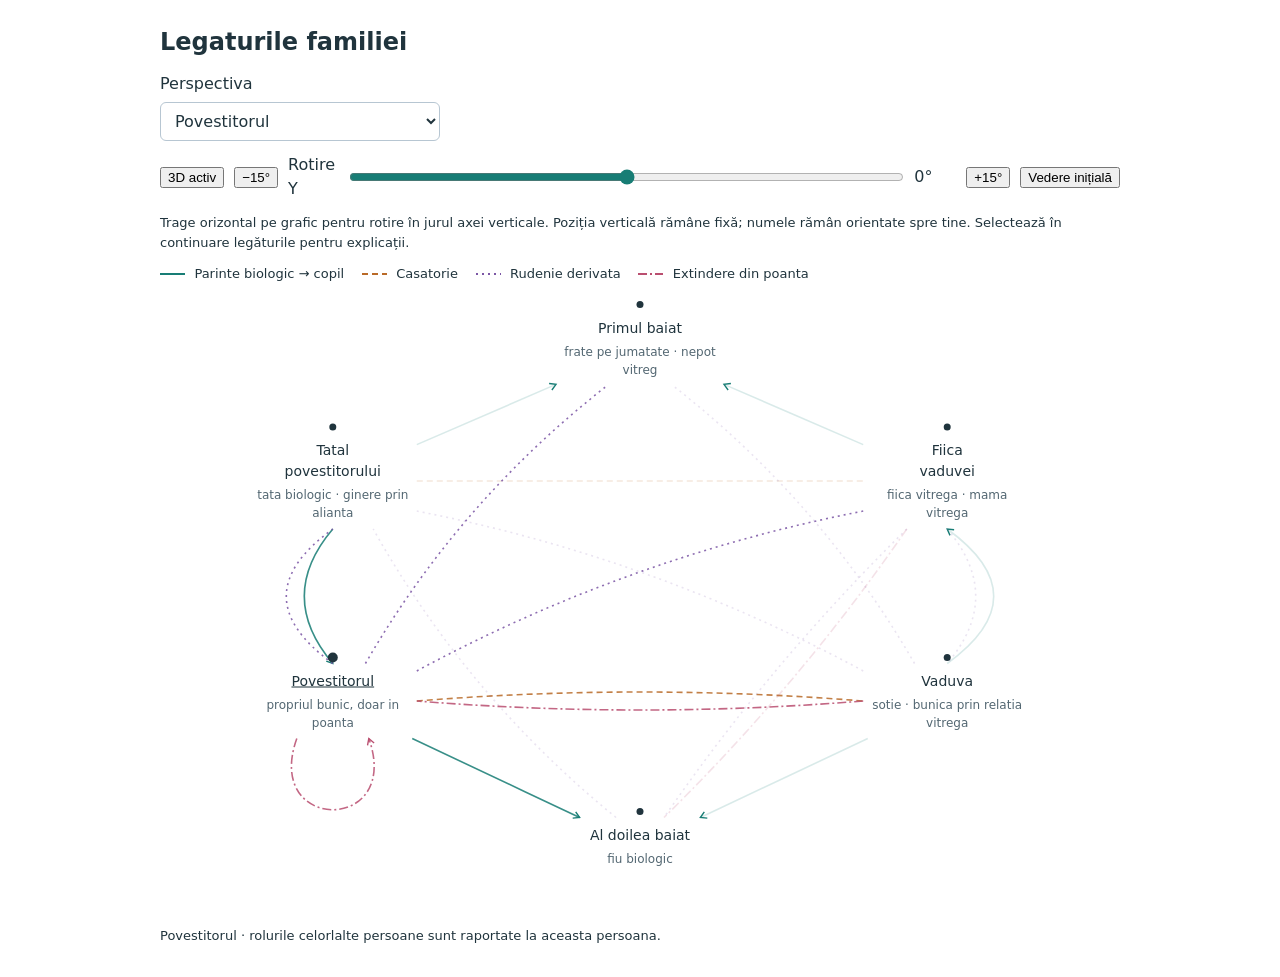
==== family-relations-standalone.html @ 1931905c "Fix touch rotation in original visualizer and remove alternate viewer from page" ====
<!doctype html>
<html lang="ro">
<head>
<meta charset="utf-8">
<meta name="viewport" content="width=device-width, initial-scale=1">
<title>Legaturile familiei</title>
<style>
:root{--font-size-base:16px;--background:#fff;--foreground:#20343d;--muted-foreground:#536772;--viz-series-1:#187d75;--viz-series-2:#b96a28;--viz-series-3:#7b56a5;--viz-series-4:#ba4f70;color-scheme:light}
*{box-sizing:border-box}body{margin:0;padding:24px 16px;font:16px/1.5 system-ui,-apple-system,"Segoe UI",sans-serif;background:var(--background);color:var(--foreground)}main{max-width:960px;margin:auto}h2{margin:0;font-size:24px}.form-label{display:grid;gap:6px;max-width:280px}.form-select{padding:8px 10px;font:inherit;color:inherit;background:#fff;border:1px solid #b7c6d2;border-radius:6px;max-width:100%}.text-small{font-size:13px}.cursor-interaction{cursor:pointer}.family-person{font-size:14px}.person-roles{font-size:12px}.edge-detail{padding:8px 0}a:focus-visible{outline:2px solid #187d75;outline-offset:3px}
@media(max-width:480px){body{padding:16px 12px}.family-person{font-size:13px}.person-roles{font-size:11px}}
</style>
</head><body><main>
<div id="family-relations-20261124">
  <style>
    #family-relations-20261124 { display: grid; gap: calc(var(--font-size-base) * .75); }
    #family-relations-20261124 .family-plot { position: relative; width: 100%; }
    #family-relations-20261124 .family-graph { position: absolute; inset: 0; width: 100%; height: 100%; overflow: visible; }
    #family-relations-20261124 .family-person { position: absolute; transform: translate(-50%,-50%); text-align: center; pointer-events: none; }
    #family-relations-20261124 .person-name { font-weight: 500; color: var(--foreground); }
    #family-relations-20261124 .person-roles { color: var(--muted-foreground); margin-top: calc(var(--font-size-base) * .25); }
    #family-relations-20261124 .person-roles:empty { display: none; }
    #family-relations-20261124 .family-legend { display: flex; flex-wrap: wrap; gap: calc(var(--font-size-base) * .5) calc(var(--font-size-base) * 1.1); }
    #family-relations-20261124 .legend-item { display: inline-flex; align-items: center; gap: calc(var(--font-size-base) * .4); }
    #family-relations-20261124 .legend-item svg { width: 28px; height: 12px; flex: none; }
    #family-relations-20261124 .family-link { fill: none; stroke-width: 1.6; vector-effect: non-scaling-stroke; }
    #family-relations-20261124 .family-hit { fill: none; stroke: transparent; stroke-width: 14; pointer-events: stroke; }
    #family-relations-20261124 .edge-detail { min-height: calc(var(--font-size-base) * 2); color: var(--foreground); }
    #family-relations-20261124 .family-controls { padding-right: 92px; }
    #family-relations-20261124 .person-dot { fill: var(--foreground); }
    @media (prefers-reduced-motion: no-preference) {
      #family-relations-20261124 .family-link { transition: stroke-opacity .16s; }
    }
  </style>
  <h2>Legaturile familiei</h2>
  <div class="viz-controls family-controls">
    <label class="form-label">Perspectiva
      <select class="form-select" id="family-perspective">
        <option value="">Toate legaturile</option>
        <option value="narrator">Povestitorul</option>
        <option value="father">Tatal povestitorului</option>
        <option value="widow">Vaduva</option>
        <option value="daughter">Fiica vaduvei</option>
        <option value="boy1">Primul baiat</option>
        <option value="boy2">Al doilea baiat</option>
      </select>
    </label>
  </div>
  <div class="rotation-controls" style="display:flex;flex-wrap:wrap;align-items:center;gap:10px">
    <button type="button" id="original-mode" aria-pressed="true">3D activ</button>
    <button type="button" id="original-left" aria-label="Rotește la stânga">−15°</button>
    <label style="display:flex;align-items:center;gap:8px;flex:1;min-width:160px">Rotire Y <input id="original-angle" type="range" min="-180" max="180" value="0" style="width:100%;min-width:60px;accent-color:#187d75"><output id="original-degrees" style="min-width:42px">0°</output></label>
    <button type="button" id="original-right" aria-label="Rotește la dreapta">+15°</button>
    <button type="button" id="original-reset">Vedere inițială</button>
  </div>
  <p class="text-small" style="margin:0">Trage orizontal pe grafic pentru rotire în jurul axei verticale. Poziția verticală rămâne fixă; numele rămân orientate spre tine. Selectează în continuare legăturile pentru explicații.</p>
  <div class="family-legend text-small" aria-label="Tipuri de legaturi">
    <span class="legend-item"><svg aria-hidden="true"><line x1="0" y1="6" x2="25" y2="6" stroke="var(--viz-series-1)" stroke-width="2"/></svg>Parinte biologic → copil</span>
    <span class="legend-item"><svg aria-hidden="true"><line x1="0" y1="6" x2="25" y2="6" stroke="var(--viz-series-2)" stroke-width="2" stroke-dasharray="6 4"/></svg>Casatorie</span>
    <span class="legend-item"><svg aria-hidden="true"><line x1="0" y1="6" x2="25" y2="6" stroke="var(--viz-series-3)" stroke-width="2" stroke-dasharray="2 4"/></svg>Rudenie derivata</span>
    <span class="legend-item"><svg aria-hidden="true"><line x1="0" y1="6" x2="25" y2="6" stroke="var(--viz-series-4)" stroke-width="2" stroke-dasharray="9 3 2 3"/></svg>Extindere din poanta</span>
  </div>
  <div class="family-plot" id="family-plot">
    <svg class="family-graph" id="family-graph" role="group" aria-label="Sase persoane; filiatie, casatorii, relatii derivate si ciclul din poanta">
      <title>Legaturile din Incurcaturi in familie</title>
      <desc>Fiecare persoana apare o singura data. Legaturile biologice au sageti. Rudenia derivata si extinderile din poanta au stiluri distincte. Legaturile pot fi selectate pentru denumirea completa.</desc>
      <defs>
        <marker id="family-blood-arrow" markerUnits="userSpaceOnUse" markerWidth="9" markerHeight="9" refX="7" refY="4.5" orient="auto"><path d="M1 1 L7 4.5 L1 8" fill="none" stroke="var(--viz-series-1)" stroke-width="1.4"/></marker>
        <marker id="family-loop-arrow" markerUnits="userSpaceOnUse" markerWidth="9" markerHeight="9" refX="7" refY="4.5" orient="auto"><path d="M1 1 L7 4.5 L1 8" fill="none" stroke="var(--viz-series-4)" stroke-width="1.4"/></marker>
      </defs>
      <g id="family-links"></g>
      <g id="family-node-backgrounds" aria-hidden="true"></g>
    </svg>
    <div class="family-person" data-person="father"><div class="person-name">Tatal<br>povestitorului</div><div class="person-roles text-small"></div></div>
    <div class="family-person" data-person="daughter"><div class="person-name">Fiica<br>vaduvei</div><div class="person-roles text-small"></div></div>
    <div class="family-person" data-person="boy1"><div class="person-name">Primul baiat</div><div class="person-roles text-small"></div></div>
    <div class="family-person" data-person="narrator"><div class="person-name">Povestitorul</div><div class="person-roles text-small"></div></div>
    <div class="family-person" data-person="widow"><div class="person-name">Vaduva</div><div class="person-roles text-small"></div></div>
    <div class="family-person" data-person="boy2"><div class="person-name">Al doilea baiat</div><div class="person-roles text-small"></div></div>
  </div>
  <div class="edge-detail text-small" id="family-detail" aria-live="polite">6 persoane · 6 legaturi biologice · 2 casatorii · relatii derivate</div>
  <script>
  (() => {
    const root = document.getElementById('family-relations-20261124');
    if (!root) return;
    const svg = root.querySelector('#family-graph');
    const plot = root.querySelector('#family-plot');
    const links = root.querySelector('#family-links');
    const backgrounds = root.querySelector('#family-node-backgrounds');
    const select = root.querySelector('#family-perspective');
    const detail = root.querySelector('#family-detail');
    const names = {father:'Tatal povestitorului',daughter:'Fiica vaduvei',boy1:'Primul baiat',narrator:'Povestitorul',widow:'Vaduva',boy2:'Al doilea baiat'};
    const kinds = {
      blood:{color:'var(--viz-series-1)',dash:''},
      marriage:{color:'var(--viz-series-2)',dash:'6 4'},
      derived:{color:'var(--viz-series-3)',dash:'2 4'},
      extended:{color:'var(--viz-series-4)',dash:'9 3 2 3'}
    };
    const facts = [
      {from:'father',to:'narrator',kind:'blood',role:'tata biologic',inverse:'fiu biologic'},
      {from:'widow',to:'daughter',kind:'blood',role:'mama biologica',inverse:'fiica biologica'},
      {from:'father',to:'boy1',kind:'blood',role:'tata biologic',inverse:'fiu biologic'},
      {from:'daughter',to:'boy1',kind:'blood',role:'mama biologica',inverse:'fiu biologic'},
      {from:'narrator',to:'boy2',kind:'blood',role:'tata biologic',inverse:'fiu biologic'},
      {from:'widow',to:'boy2',kind:'blood',role:'mama biologica',inverse:'fiu biologic'},
      {from:'father',to:'daughter',kind:'marriage',role:'sot',inverse:'sotie'},
      {from:'narrator',to:'widow',kind:'marriage',role:'sot',inverse:'sotie'},
      {from:'narrator',to:'daughter',kind:'derived',role:'tata vitreg',inverse:'fiica vitrega'},
      {from:'daughter',to:'narrator',kind:'derived',role:'mama vitrega',inverse:'fiu vitreg'},
      {from:'widow',to:'father',kind:'derived',role:'soacra',inverse:'ginere'},
      {from:'narrator',to:'father',kind:'derived',role:'socru vitreg',inverse:'ginere prin alianta'},
      {from:'daughter',to:'widow',kind:'derived',role:'soacra prin relatia vitrega',inverse:'nora prin relatia vitrega'},
      {from:'narrator',to:'boy1',kind:'derived',role:'frate pe jumatate',inverse:'frate pe jumatate'},
      {from:'daughter',to:'boy2',kind:'derived',role:'sora pe jumatate',inverse:'frate pe jumatate'},
      {from:'boy2',to:'father',kind:'derived',role:'cumnat',inverse:'cumnat'},
      {from:'widow',to:'boy1',kind:'derived',role:'bunica biologica',inverse:'nepot biologic'},
      {from:'father',to:'boy2',kind:'derived',role:'bunic biologic',inverse:'nepot biologic'},
      {from:'narrator',to:'boy1',kind:'derived',role:'bunic vitreg',inverse:'nepot vitreg'},
      {from:'daughter',to:'boy2',kind:'extended',role:'bunica vitrega, prin extindere',inverse:'nepot vitreg, prin extindere'},
      {from:'widow',to:'narrator',kind:'extended',role:'bunica prin relatia vitrega',inverse:'nepot prin relatia vitrega'},
      {from:'narrator',to:'narrator',kind:'extended',role:'propriul bunic, doar in poanta',inverse:'propriul nepot, doar in poanta'}
    ];
    const groups = new Map();
    facts.forEach((fact,index) => {
      fact.id = 'family-fact-' + index;
      const pair = [fact.from,fact.to].sort().join('|');
      const key = pair + '|' + fact.kind;
      if (!groups.has(key)) groups.set(key,{id:key,kind:fact.kind,from:fact.from,to:fact.to,facts:[]});
      groups.get(key).facts.push(fact);
    });
    const persons = new Map([...root.querySelectorAll('[data-person]')].map(el => [el.dataset.person,el]));
    let focused = 'narrator', activeEdge = '';
    let rotation = 0, use3d = true, gesture = null, dragged = false;
    const angleControl = root.querySelector('#original-angle');
    const modeControl = root.querySelector('#original-mode');
    plot.style.touchAction = 'none';
    plot.style.userSelect = 'none';
    plot.style.webkitUserSelect = 'none';
    plot.style.cursor = 'grab';
    function rotate(value) {
      rotation = Math.round(((value + 540) % 360) - 180);
      angleControl.value = rotation;
      root.querySelector('#original-degrees').textContent = rotation + '°';
      draw();
    }
    angleControl.addEventListener('input', () => rotate(Number(angleControl.value)));
    root.querySelector('#original-left').addEventListener('click', () => rotate(rotation - 15));
    root.querySelector('#original-right').addEventListener('click', () => rotate(rotation + 15));
    root.querySelector('#original-reset').addEventListener('click', () => rotate(0));
    modeControl.addEventListener('click', () => {
      use3d = !use3d;
      modeControl.textContent = use3d ? '3D activ' : '2D activ';
      modeControl.setAttribute('aria-pressed', String(use3d));
      angleControl.disabled = !use3d;
      root.querySelector('#original-left').disabled = !use3d;
      root.querySelector('#original-right').disabled = !use3d;
      draw();
    });
    plot.addEventListener('pointerdown', event => {
      if (event.pointerType === 'touch') return;
      if (!use3d || event.button !== 0) return;
      gesture = {x:event.clientX, y:event.clientY, angle:rotation}; dragged = false;
    });
    plot.addEventListener('pointermove', event => {
      if (event.pointerType === 'touch') return;
      if (!gesture) return;
      const dx = event.clientX - gesture.x;
      if (!dragged && Math.abs(dx) < 6) return;
      if (!dragged && Math.abs(event.clientY-gesture.y) > Math.abs(dx)) { gesture=null; return; }
      dragged = true;
      plot.setPointerCapture(event.pointerId);
      rotate(gesture.angle + dx * .55);
    });
    function endRotation() { gesture=null; setTimeout(() => { dragged=false; }, 0); }
    plot.addEventListener('pointerup', endRotation);
    plot.addEventListener('pointercancel', endRotation);
    plot.addEventListener('click', event => { if (dragged) { event.preventDefault(); event.stopImmediatePropagation(); } }, true);
    // Safari/iOS: handle the gesture on the stable plot, not SVG paths
    // which are rebuilt while rotating. Prevent page scrolling in the plot.
    let touchGesture = null;
    plot.addEventListener('touchstart', event => {
      if (!use3d || event.touches.length !== 1) return;
      event.preventDefault();
      const touch=event.touches[0];
      touchGesture={x:touch.clientX,angle:rotation,moved:false,link:event.target.closest('a')};
      dragged=false;
    }, {passive:false});
    plot.addEventListener('touchmove', event => {
      if (!touchGesture || event.touches.length !== 1) return;
      event.preventDefault();
      const dx=event.touches[0].clientX-touchGesture.x;
      if (Math.abs(dx)>3) touchGesture.moved=true;
      if (touchGesture.moved) { dragged=true; rotate(touchGesture.angle+dx*.65); }
    }, {passive:false});
    plot.addEventListener('touchend', event => {
      if (!touchGesture) return;
      event.preventDefault();
      const finished=touchGesture; touchGesture=null;
      if (!finished.moved && finished.link) {
        dragged=false;
        finished.link.dispatchEvent(new MouseEvent('click',{bubbles:true,cancelable:true}));
      }
      setTimeout(() => { dragged=false; },0);
    }, {passive:false});
    plot.addEventListener('touchcancel', () => { touchGesture=null; dragged=false; });
    const saved = window.openai?.widgetState;
    const restored=saved?.modelContent?.familyPerspective;
    if (restored==='' || names[restored]) focused=restored;
    select.value = focused;
    function save() {
      const operation = window.openai?.setWidgetState?.({modelContent:{familyPerspective:focused,selectedRelationship:activeEdge},privateContent:null});
      operation?.catch?.(() => {});
    }
    function textFor(group) {
      return group.facts.map(f => {
        if (f.from === f.to) return names[f.from] + ': ' + f.role + '.';
        if (f.kind === 'marriage') return names[f.from] + ' si ' + names[f.to] + ': casatoriti.';
        return names[f.from] + ' → ' + names[f.to] + ': ' + f.role + '.';
      }).join(' ');
    }
    function element(tag,attrs={}) {
      const el = document.createElementNS('http://www.w3.org/2000/svg',tag);
      Object.entries(attrs).forEach(([key,value]) => el.setAttribute(key,String(value)));
      return el;
    }
    function anchor(rect,other,padding=7) {
      const dx=other.cx-rect.cx,dy=other.cy-rect.cy;
      const factor=Math.min((rect.width/2+padding)/Math.max(Math.abs(dx),.001),(rect.height/2+padding)/Math.max(Math.abs(dy),.001));
      return {x:rect.cx+dx*factor,y:rect.cy+dy*factor};
    }
    function draw() {
      const width = Math.max(300,plot.clientWidth);
      const narrow = width < 480;
      const height = narrow ? 700 : 610;
      const outer = narrow ? 66 : width*.18;
      const right = width-outer, middle=width/2;
      const upper = narrow ? 210 : 185, lower=narrow ? 465 : 405;
      const centers={boy1:[middle,52],father:[outer,upper],daughter:[right,upper],narrator:[outer,lower],widow:[right,lower],boy2:[middle,height-60]};
      if (use3d && rotation !== 0) {
        const radians = rotation * Math.PI / 180;
        const depth = {father:-width*.18,daughter:-width*.18,boy1:-width*.28,narrator:width*.18,widow:width*.18,boy2:width*.28};
        for (const [id,center] of Object.entries(centers)) {
          const x = center[0]-middle;
          center[0] = middle + x*Math.cos(radians) + depth[id]*Math.sin(radians);
        }
      }
      plot.style.height=height+'px';
      svg.setAttribute('viewBox','0 0 '+width+' '+height);
      const nodeWidth=narrow?116:Math.min(154,width*.24);
      for (const [id,el] of persons) {
        el.style.left=centers[id][0]+'px';el.style.top=centers[id][1]+'px';el.style.width=nodeWidth+'px';
        const roles=[];
        if(focused) for(const fact of facts) {
          if(fact.from===fact.to&&fact.from===focused&&id===focused)roles.push(fact.role);
          else if(fact.from===focused&&fact.to===id)roles.push(fact.inverse);
          else if(fact.to===focused&&fact.from===id)roles.push(fact.role);
        }
        el.querySelector('.person-roles').textContent=[...new Set(roles)].join(' · ');
        el.querySelector('.person-name').style.textDecoration=focused===id?'underline':'none';
      }
      const plotRect=plot.getBoundingClientRect(),rectangles={};
      for(const [id,el] of persons){
        const r=el.getBoundingClientRect();rectangles[id]={x:r.left-plotRect.left,y:r.top-plotRect.top,width:r.width,height:r.height,cx:centers[id][0],cy:centers[id][1]};
      }
      links.replaceChildren();backgrounds.replaceChildren();
      const pairCounts=new Map();
      for(const group of groups.values()){
        const pair=[group.from,group.to].sort().join('|');
        if(!pairCounts.has(pair))pairCounts.set(pair,[]);pairCounts.get(pair).push(group.id);
      }
      for(const group of groups.values()){
        const a=rectangles[group.from],b=rectangles[group.to],kind=kinds[group.kind];
        const siblings=pairCounts.get([group.from,group.to].sort().join('|'));
        let d;
        if(group.from===group.to){
          const y=a.y+a.height+7, spread=Math.min(36,a.width/3);
          d='M '+(a.cx-spread)+' '+y+' C '+(a.cx-70)+' '+(y+95)+' '+(a.cx+70)+' '+(y+95)+' '+(a.cx+spread)+' '+y;
        }else{
          const start=anchor(a,b),end=anchor(b,a),dx=end.x-start.x,dy=end.y-start.y,len=Math.max(1,Math.hypot(dx,dy));
          const order=siblings.indexOf(group.id)-(siblings.length-1)/2;
          let bend=order*24*(group.from<group.to?1:-1);
          const pair=[group.from,group.to].sort().join('|');
          if(pair==='father|narrator')bend+=group.from==='father'?50:-50;
          if(pair==='daughter|widow')bend+=group.from==='widow'?50:-50;
          if(group.kind==='derived'&&siblings.length===1)bend+=((group.from.charCodeAt(0)+group.to.charCodeAt(0))%2?1:-1)*24;
          const nx=-dy/len*bend,ny=dx/len*bend;
          d='M '+start.x+' '+start.y+' C '+(start.x+dx/3+nx)+' '+(start.y+dy/3+ny)+' '+(start.x+dx*2/3+nx)+' '+(start.y+dy*2/3+ny)+' '+end.x+' '+end.y;
        }
        const related=!focused||group.from===focused||group.to===focused;
        const selected=activeEdge===group.id;
        const link=element('a',{href:'#family-detail','aria-label':textFor(group),'data-tooltip':textFor(group),class:'cursor-interaction'});
        const path=element('path',{d,class:'family-link',stroke:kind.color,'stroke-opacity':selected?1:(related?.86:.16)});
        if(kind.dash)path.setAttribute('stroke-dasharray',kind.dash);
        if(group.kind==='blood')path.setAttribute('marker-end','url(#family-blood-arrow)');
        if(group.from===group.to)path.setAttribute('marker-end','url(#family-loop-arrow)');
        link.append(path,element('path',{d,class:'family-hit'}));
        link.addEventListener('click',event=>{event.preventDefault();activeEdge=group.id;detail.textContent=textFor(group);draw();save();});
        links.append(link);
      }
      for(const [id,rect] of Object.entries(rectangles)){
        backgrounds.append(element('rect',{x:rect.x-3,y:rect.y-5,width:rect.width+6,height:rect.height+10,fill:'var(--background)'}));
        backgrounds.append(element('circle',{cx:rect.cx,cy:rect.y-13,r:focused===id?5:3.5,fill:'var(--foreground)'}));
      }
      if(!activeEdge)detail.textContent=focused?names[focused]+' · rolurile celorlalte persoane sunt raportate la aceasta persoana.':'6 persoane · 6 legaturi biologice · 2 casatorii · relatii derivate';
    }
    select.addEventListener('change',()=>{focused=select.value;activeEdge='';draw();save();});
    window.addEventListener('openai:set_globals',event=>{
      const state=event.detail?.globals?.widgetState;
      const id=state?.modelContent?.familyPerspective;
      if(id!==undefined){focused=names[id]?id:'';select.value=focused;activeEdge='';draw();}
    });
    const observer=new ResizeObserver(draw);observer.observe(plot);
    draw();
  })();
  </script>
</div>

</main></body></html>
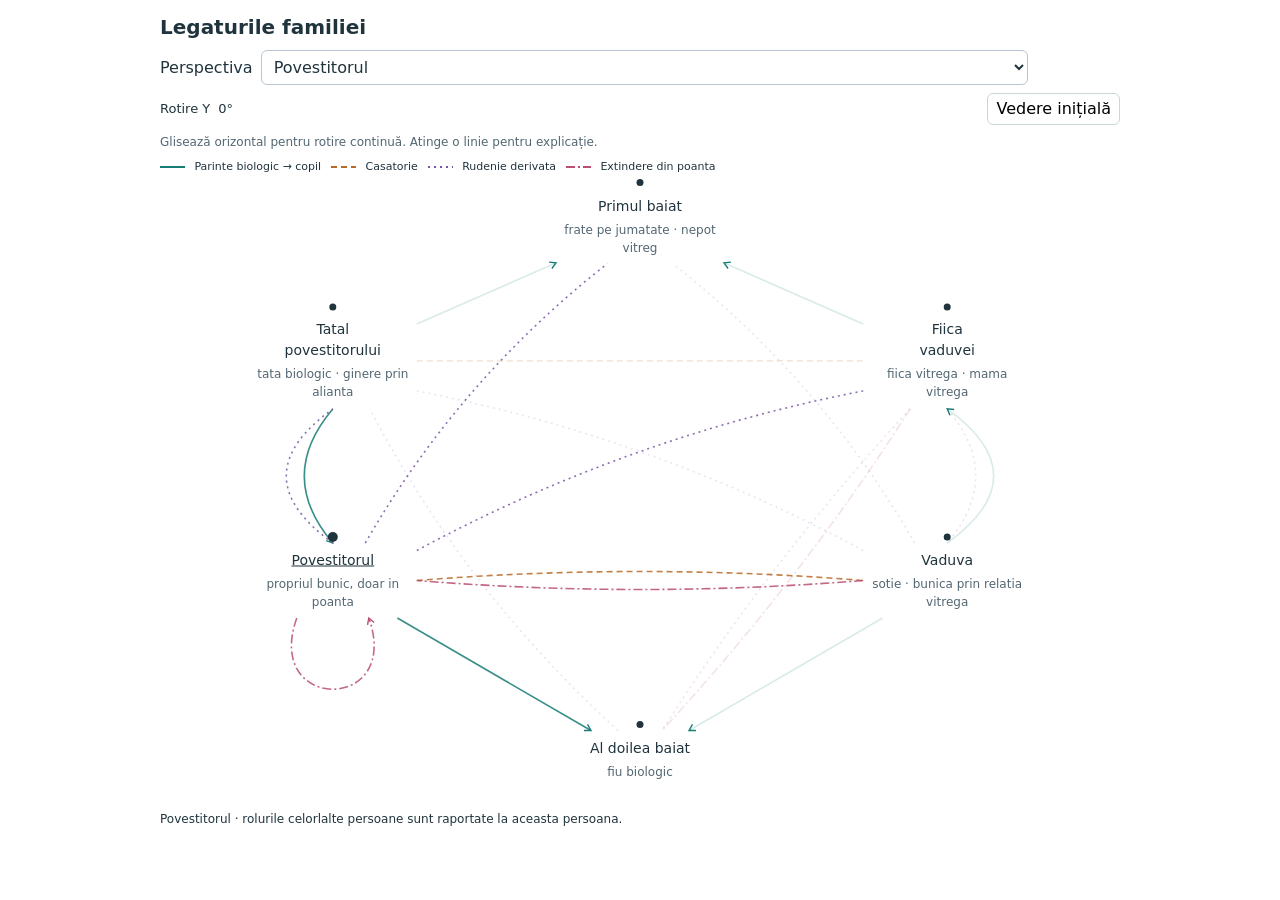
==== commit 2c1a12b0: "Fit original graph to phone viewport and allow continuous rotation" ====
--- a/family-relations-standalone.html
+++ b/family-relations-standalone.html
@@ -8,6 +8,7 @@
 :root{--font-size-base:16px;--background:#fff;--foreground:#20343d;--muted-foreground:#536772;--viz-series-1:#187d75;--viz-series-2:#b96a28;--viz-series-3:#7b56a5;--viz-series-4:#ba4f70;color-scheme:light}
 *{box-sizing:border-box}body{margin:0;padding:24px 16px;font:16px/1.5 system-ui,-apple-system,"Segoe UI",sans-serif;background:var(--background);color:var(--foreground)}main{max-width:960px;margin:auto}h2{margin:0;font-size:24px}.form-label{display:grid;gap:6px;max-width:280px}.form-select{padding:8px 10px;font:inherit;color:inherit;background:#fff;border:1px solid #b7c6d2;border-radius:6px;max-width:100%}.text-small{font-size:13px}.cursor-interaction{cursor:pointer}.family-person{font-size:14px}.person-roles{font-size:12px}.edge-detail{padding:8px 0}a:focus-visible{outline:2px solid #187d75;outline-offset:3px}
 @media(max-width:480px){body{padding:16px 12px}.family-person{font-size:13px}.person-roles{font-size:11px}}
+body{padding:12px}h2{font-size:20px}#family-relations-20261124{gap:8px!important}#family-relations-20261124 .family-controls{padding-right:0} .form-label{display:flex;align-items:center;gap:8px;max-width:none}.form-select{flex:1;min-width:0;padding:6px 8px}.rotation-controls{flex-wrap:nowrap!important;gap:6px!important}.rotation-controls button{font:inherit;border:1px solid #cbd7d3;border-radius:6px;background:white;min-height:32px;padding:3px 8px}.rotation-controls label{font-size:13px;min-width:0!important;white-space:nowrap}.rotation-controls input{display:none}.rotation-controls #original-mode,.rotation-controls #original-left,.rotation-controls #original-right{display:none}.rotation-hint{font-size:12px!important;color:#536772}.family-legend{font-size:11px;gap:3px 10px!important}.edge-detail{font-size:12px;max-height:54px;overflow:auto}#family-relations-20261124 .legend-item svg{width:20px}.family-plot{overscroll-behavior:contain}
 </style>
 </head><body><main>
 <div id="family-relations-20261124">
@@ -52,7 +53,7 @@
     <button type="button" id="original-right" aria-label="Rotește la dreapta">+15°</button>
     <button type="button" id="original-reset">Vedere inițială</button>
   </div>
-  <p class="text-small" style="margin:0">Trage orizontal pe grafic pentru rotire în jurul axei verticale. Poziția verticală rămâne fixă; numele rămân orientate spre tine. Selectează în continuare legăturile pentru explicații.</p>
+  <p class="text-small rotation-hint" style="margin:0">Glisează orizontal pentru rotire continuă. Atinge o linie pentru explicație.</p>
   <div class="family-legend text-small" aria-label="Tipuri de legaturi">
     <span class="legend-item"><svg aria-hidden="true"><line x1="0" y1="6" x2="25" y2="6" stroke="var(--viz-series-1)" stroke-width="2"/></svg>Parinte biologic → copil</span>
     <span class="legend-item"><svg aria-hidden="true"><line x1="0" y1="6" x2="25" y2="6" stroke="var(--viz-series-2)" stroke-width="2" stroke-dasharray="6 4"/></svg>Casatorie</span>
@@ -137,7 +138,9 @@
     plot.style.webkitUserSelect = 'none';
     plot.style.cursor = 'grab';
     function rotate(value) {
-      rotation = Math.round(((value + 540) % 360) - 180);
+      rotation = Math.round(value);
+      angleControl.min = Math.min(-360, rotation - 360);
+      angleControl.max = Math.max(360, rotation + 360);
       angleControl.value = rotation;
       root.querySelector('#original-degrees').textContent = rotation + '°';
       draw();
@@ -230,11 +233,11 @@
     function draw() {
       const width = Math.max(300,plot.clientWidth);
       const narrow = width < 480;
-      const height = narrow ? 700 : 610;
+      const height = Math.max(340, Math.min(610, window.innerHeight - 225));
       const outer = narrow ? 66 : width*.18;
       const right = width-outer, middle=width/2;
-      const upper = narrow ? 210 : 185, lower=narrow ? 465 : 405;
-      const centers={boy1:[middle,52],father:[outer,upper],daughter:[right,upper],narrator:[outer,lower],widow:[right,lower],boy2:[middle,height-60]};
+      const upper = height*.29, lower=height*.65;
+      const centers={boy1:[middle,42],father:[outer,upper],daughter:[right,upper],narrator:[outer,lower],widow:[right,lower],boy2:[middle,height-35]};
       if (use3d && rotation !== 0) {
         const radians = rotation * Math.PI / 180;
         const depth = {father:-width*.18,daughter:-width*.18,boy1:-width*.28,narrator:width*.18,widow:width*.18,boy2:width*.28};
@@ -242,6 +245,9 @@
           const x = center[0]-middle;
           center[0] = middle + x*Math.cos(radians) + depth[id]*Math.sin(radians);
         }
+        const reach=Math.max(...Object.values(centers).map(center=>Math.abs(center[0]-middle)));
+        const fit=Math.min(1,(middle-(narrow?62:84))/Math.max(1,reach));
+        for(const center of Object.values(centers)) center[0]=middle+(center[0]-middle)*fit;
       }
       plot.style.height=height+'px';
       svg.setAttribute('viewBox','0 0 '+width+' '+height);
@@ -309,6 +315,7 @@
       if(id!==undefined){focused=names[id]?id:'';select.value=focused;activeEdge='';draw();}
     });
     const observer=new ResizeObserver(draw);observer.observe(plot);
+    window.addEventListener('resize',draw);
     draw();
   })();
   </script>
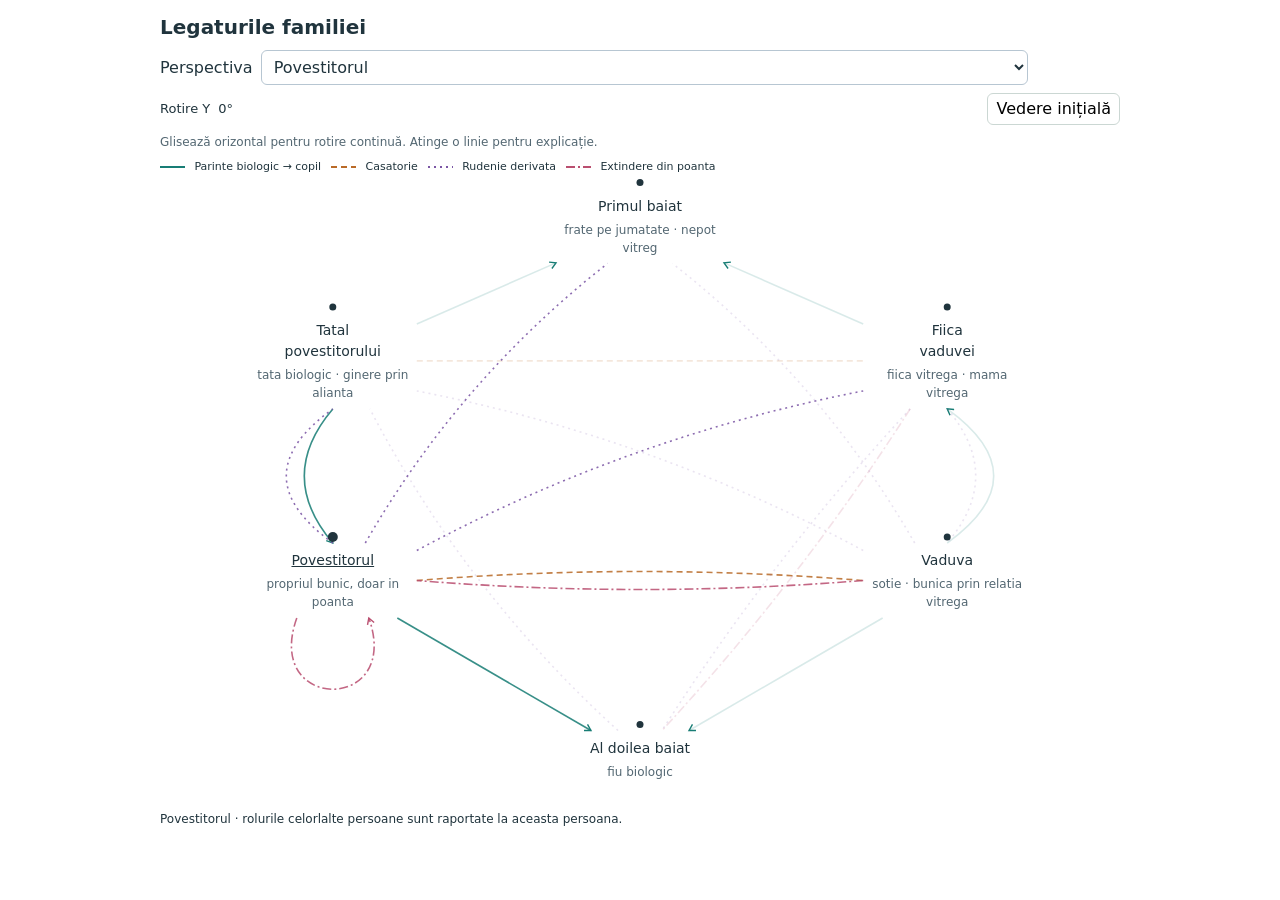
==== commit 3a474a13: "Reuse graph elements and batch rotation updates per animation frame" ====
--- a/family-relations-standalone.html
+++ b/family-relations-standalone.html
@@ -137,13 +137,18 @@
     plot.style.userSelect = 'none';
     plot.style.webkitUserSelect = 'none';
     plot.style.cursor = 'grab';
+    let rotationFrame = 0;
+    const measuredNodes = new Map(), renderedLinks = new Map(), renderedNodes = new Map();
     function rotate(value) {
-      rotation = Math.round(value);
+      rotation = value;
       angleControl.min = Math.min(-360, rotation - 360);
       angleControl.max = Math.max(360, rotation + 360);
       angleControl.value = rotation;
-      root.querySelector('#original-degrees').textContent = rotation + '°';
-      draw();
+      root.querySelector('#original-degrees').textContent = Math.round(rotation) + '°';
+      if (!rotationFrame) rotationFrame = requestAnimationFrame(() => {
+        rotationFrame = 0;
+        draw(true);
+      });
     }
     angleControl.addEventListener('input', () => rotate(Number(angleControl.value)));
     root.querySelector('#original-left').addEventListener('click', () => rotate(rotation - 15));
@@ -230,7 +235,8 @@
       const factor=Math.min((rect.width/2+padding)/Math.max(Math.abs(dx),.001),(rect.height/2+padding)/Math.max(Math.abs(dy),.001));
       return {x:rect.cx+dx*factor,y:rect.cy+dy*factor};
     }
-    function draw() {
+    function draw(rotationOnly = false) {
+      rotationOnly = rotationOnly === true && measuredNodes.size === persons.size;
       const width = Math.max(300,plot.clientWidth);
       const narrow = width < 480;
       const height = Math.max(340, Math.min(610, window.innerHeight - 225));
@@ -253,7 +259,10 @@
       svg.setAttribute('viewBox','0 0 '+width+' '+height);
       const nodeWidth=narrow?116:Math.min(154,width*.24);
       for (const [id,el] of persons) {
-        el.style.left=centers[id][0]+'px';el.style.top=centers[id][1]+'px';el.style.width=nodeWidth+'px';
+        el.style.left='0';el.style.top='0';
+        el.style.transform='translate3d('+centers[id][0]+'px,'+centers[id][1]+'px,0) translate(-50%,-50%)';
+        if (rotationOnly) continue;
+        el.style.width=nodeWidth+'px';
         const roles=[];
         if(focused) for(const fact of facts) {
           if(fact.from===fact.to&&fact.from===focused&&id===focused)roles.push(fact.role);
@@ -263,11 +272,14 @@
         el.querySelector('.person-roles').textContent=[...new Set(roles)].join(' · ');
         el.querySelector('.person-name').style.textDecoration=focused===id?'underline':'none';
       }
-      const plotRect=plot.getBoundingClientRect(),rectangles={};
+      const rectangles={};
       for(const [id,el] of persons){
-        const r=el.getBoundingClientRect();rectangles[id]={x:r.left-plotRect.left,y:r.top-plotRect.top,width:r.width,height:r.height,cx:centers[id][0],cy:centers[id][1]};
-      }
-      links.replaceChildren();backgrounds.replaceChildren();
+        if (!rotationOnly) {
+          const r=el.getBoundingClientRect(); measuredNodes.set(id,{width:r.width,height:r.height});
+        }
+        const r=measuredNodes.get(id),cx=centers[id][0],cy=centers[id][1];
+        rectangles[id]={x:cx-r.width/2,y:cy-r.height/2,width:r.width,height:r.height,cx,cy};
+      }
       const pairCounts=new Map();
       for(const group of groups.values()){
         const pair=[group.from,group.to].sort().join('|');
@@ -293,18 +305,29 @@
         }
         const related=!focused||group.from===focused||group.to===focused;
         const selected=activeEdge===group.id;
+        const existing=renderedLinks.get(group.id);
+        if(existing){
+          existing.path.setAttribute('d',d);
+          existing.hit.setAttribute('d',d);
+          if(!rotationOnly)existing.path.setAttribute('stroke-opacity',selected?1:(related?.86:.16));
+          continue;
+        }
         const link=element('a',{href:'#family-detail','aria-label':textFor(group),'data-tooltip':textFor(group),class:'cursor-interaction'});
         const path=element('path',{d,class:'family-link',stroke:kind.color,'stroke-opacity':selected?1:(related?.86:.16)});
         if(kind.dash)path.setAttribute('stroke-dasharray',kind.dash);
         if(group.kind==='blood')path.setAttribute('marker-end','url(#family-blood-arrow)');
         if(group.from===group.to)path.setAttribute('marker-end','url(#family-loop-arrow)');
-        link.append(path,element('path',{d,class:'family-hit'}));
+        const hit=element('path',{d,class:'family-hit'});
+        link.append(path,hit);
         link.addEventListener('click',event=>{event.preventDefault();activeEdge=group.id;detail.textContent=textFor(group);draw();save();});
         links.append(link);
+        renderedLinks.set(group.id,{path,hit});
       }
       for(const [id,rect] of Object.entries(rectangles)){
-        backgrounds.append(element('rect',{x:rect.x-3,y:rect.y-5,width:rect.width+6,height:rect.height+10,fill:'var(--background)'}));
-        backgrounds.append(element('circle',{cx:rect.cx,cy:rect.y-13,r:focused===id?5:3.5,fill:'var(--foreground)'}));
+        let nodes=renderedNodes.get(id);
+        if(!nodes){nodes={box:element('rect',{fill:'var(--background)'}),dot:element('circle',{fill:'var(--foreground)'})};backgrounds.append(nodes.box,nodes.dot);renderedNodes.set(id,nodes);}
+        for(const [key,value] of Object.entries({x:rect.x-3,y:rect.y-5,width:rect.width+6,height:rect.height+10}))nodes.box.setAttribute(key,value);
+        for(const [key,value] of Object.entries({cx:rect.cx,cy:rect.y-13,r:focused===id?5:3.5}))nodes.dot.setAttribute(key,value);
       }
       if(!activeEdge)detail.textContent=focused?names[focused]+' · rolurile celorlalte persoane sunt raportate la aceasta persoana.':'6 persoane · 6 legaturi biologice · 2 casatorii · relatii derivate';
     }
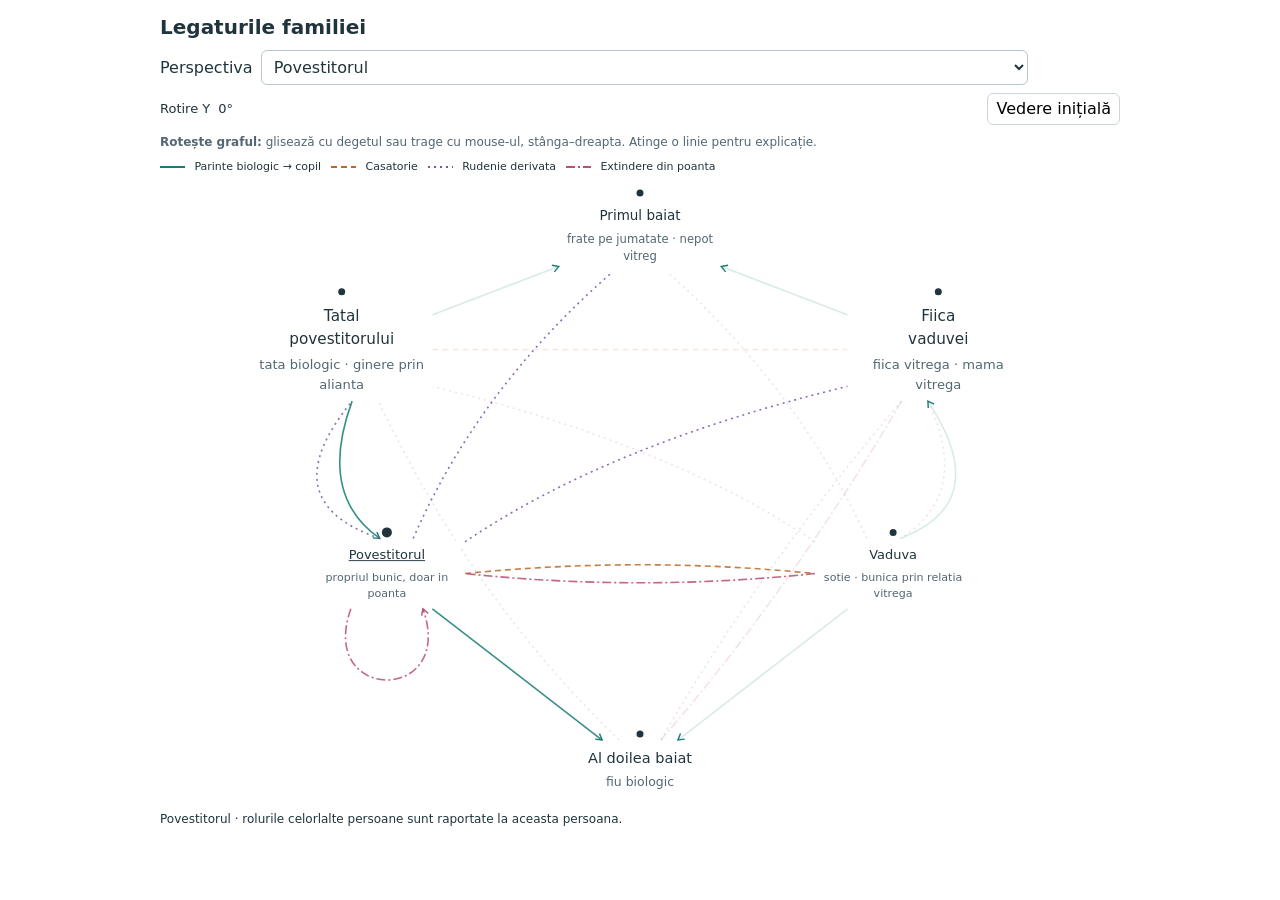
==== commit ad04062f: "Lead article with rotatable spatial graph and upright perspective camera" ====
--- a/family-relations-standalone.html
+++ b/family-relations-standalone.html
@@ -4,6 +4,7 @@
 <meta charset="utf-8">
 <meta name="viewport" content="width=device-width, initial-scale=1">
 <title>Legaturile familiei</title>
+<script src="assets/js/family-space.js?v=volume-6"></script>
 <style>
 :root{--font-size-base:16px;--background:#fff;--foreground:#20343d;--muted-foreground:#536772;--viz-series-1:#187d75;--viz-series-2:#b96a28;--viz-series-3:#7b56a5;--viz-series-4:#ba4f70;color-scheme:light}
 *{box-sizing:border-box}body{margin:0;padding:24px 16px;font:16px/1.5 system-ui,-apple-system,"Segoe UI",sans-serif;background:var(--background);color:var(--foreground)}main{max-width:960px;margin:auto}h2{margin:0;font-size:24px}.form-label{display:grid;gap:6px;max-width:280px}.form-select{padding:8px 10px;font:inherit;color:inherit;background:#fff;border:1px solid #b7c6d2;border-radius:6px;max-width:100%}.text-small{font-size:13px}.cursor-interaction{cursor:pointer}.family-person{font-size:14px}.person-roles{font-size:12px}.edge-detail{padding:8px 0}a:focus-visible{outline:2px solid #187d75;outline-offset:3px}
@@ -53,7 +54,7 @@
     <button type="button" id="original-right" aria-label="Rotește la dreapta">+15°</button>
     <button type="button" id="original-reset">Vedere inițială</button>
   </div>
-  <p class="text-small rotation-hint" style="margin:0">Glisează orizontal pentru rotire continuă. Atinge o linie pentru explicație.</p>
+  <p class="text-small rotation-hint" style="margin:0"><strong>Rotește graful:</strong> glisează cu degetul sau trage cu mouse-ul, stânga–dreapta. Atinge o linie pentru explicație.</p>
   <div class="family-legend text-small" aria-label="Tipuri de legaturi">
     <span class="legend-item"><svg aria-hidden="true"><line x1="0" y1="6" x2="25" y2="6" stroke="var(--viz-series-1)" stroke-width="2"/></svg>Parinte biologic → copil</span>
     <span class="legend-item"><svg aria-hidden="true"><line x1="0" y1="6" x2="25" y2="6" stroke="var(--viz-series-2)" stroke-width="2" stroke-dasharray="6 4"/></svg>Casatorie</span>
@@ -240,27 +241,16 @@
       const width = Math.max(300,plot.clientWidth);
       const narrow = width < 480;
       const height = Math.max(340, Math.min(610, window.innerHeight - 225));
-      const outer = narrow ? 66 : width*.18;
-      const right = width-outer, middle=width/2;
-      const upper = height*.29, lower=height*.65;
-      const centers={boy1:[middle,42],father:[outer,upper],daughter:[right,upper],narrator:[outer,lower],widow:[right,lower],boy2:[middle,height-35]};
-      if (use3d && rotation !== 0) {
-        const radians = rotation * Math.PI / 180;
-        const depth = {father:-width*.18,daughter:-width*.18,boy1:-width*.28,narrator:width*.18,widow:width*.18,boy2:width*.28};
-        for (const [id,center] of Object.entries(centers)) {
-          const x = center[0]-middle;
-          center[0] = middle + x*Math.cos(radians) + depth[id]*Math.sin(radians);
-        }
-        const reach=Math.max(...Object.values(centers).map(center=>Math.abs(center[0]-middle)));
-        const fit=Math.min(1,(middle-(narrow?62:84))/Math.max(1,reach));
-        for(const center of Object.values(centers)) center[0]=middle+(center[0]-middle)*fit;
-      }
+      const space=FamilySpace.scene(width,height,rotation,use3d);
+      const centers=Object.fromEntries(Object.entries(space.nodes).map(([id,p])=>[id,[p.x,p.y]]));
       plot.style.height=height+'px';
       svg.setAttribute('viewBox','0 0 '+width+' '+height);
       const nodeWidth=narrow?116:Math.min(154,width*.24);
       for (const [id,el] of persons) {
         el.style.left='0';el.style.top='0';
-        el.style.transform='translate3d('+centers[id][0]+'px,'+centers[id][1]+'px,0) translate(-50%,-50%)';
+        const point=space.nodes[id];
+        el.style.transform='translate3d('+point.x+'px,'+point.y+'px,0) translate(-50%,-50%) scale('+point.scale+')';
+        el.style.zIndex=String(Math.round(1000-point.z));
         if (rotationOnly) continue;
         el.style.width=nodeWidth+'px';
         const roles=[];
@@ -275,9 +265,9 @@
       const rectangles={};
       for(const [id,el] of persons){
         if (!rotationOnly) {
-          const r=el.getBoundingClientRect(); measuredNodes.set(id,{width:r.width,height:r.height});
+          measuredNodes.set(id,{width:el.offsetWidth,height:el.offsetHeight});
         }
-        const r=measuredNodes.get(id),cx=centers[id][0],cy=centers[id][1];
+        const size=measuredNodes.get(id),scale=space.nodes[id].scale,r={width:size.width*scale,height:size.height*scale},cx=centers[id][0],cy=centers[id][1];
         rectangles[id]={x:cx-r.width/2,y:cy-r.height/2,width:r.width,height:r.height,cx,cy};
       }
       const pairCounts=new Map();
@@ -301,7 +291,10 @@
           if(pair==='daughter|widow')bend+=group.from==='widow'?50:-50;
           if(group.kind==='derived'&&siblings.length===1)bend+=((group.from.charCodeAt(0)+group.to.charCodeAt(0))%2?1:-1)*24;
           const nx=-dy/len*bend,ny=dx/len*bend;
-          d='M '+start.x+' '+start.y+' C '+(start.x+dx/3+nx)+' '+(start.y+dy/3+ny)+' '+(start.x+dx*2/3+nx)+' '+(start.y+dy*2/3+ny)+' '+end.x+' '+end.y;
+          const wa=space.world[group.from],wb=space.world[group.to];
+          const control=space.project({x:(wa.x+wb.x)/2,y:(wa.y+wb.y)/2,z:(wa.z+wb.z)/2+bend});
+          const mx=control.x-(a.cx+b.cx)/2,my=control.y-(a.cy+b.cy)/2;
+          d='M '+start.x+' '+start.y+' C '+(start.x+dx/3+nx+mx)+' '+(start.y+dy/3+ny+my)+' '+(start.x+dx*2/3+nx+mx)+' '+(start.y+dy*2/3+ny+my)+' '+end.x+' '+end.y;
         }
         const related=!focused||group.from===focused||group.to===focused;
         const selected=activeEdge===group.id;
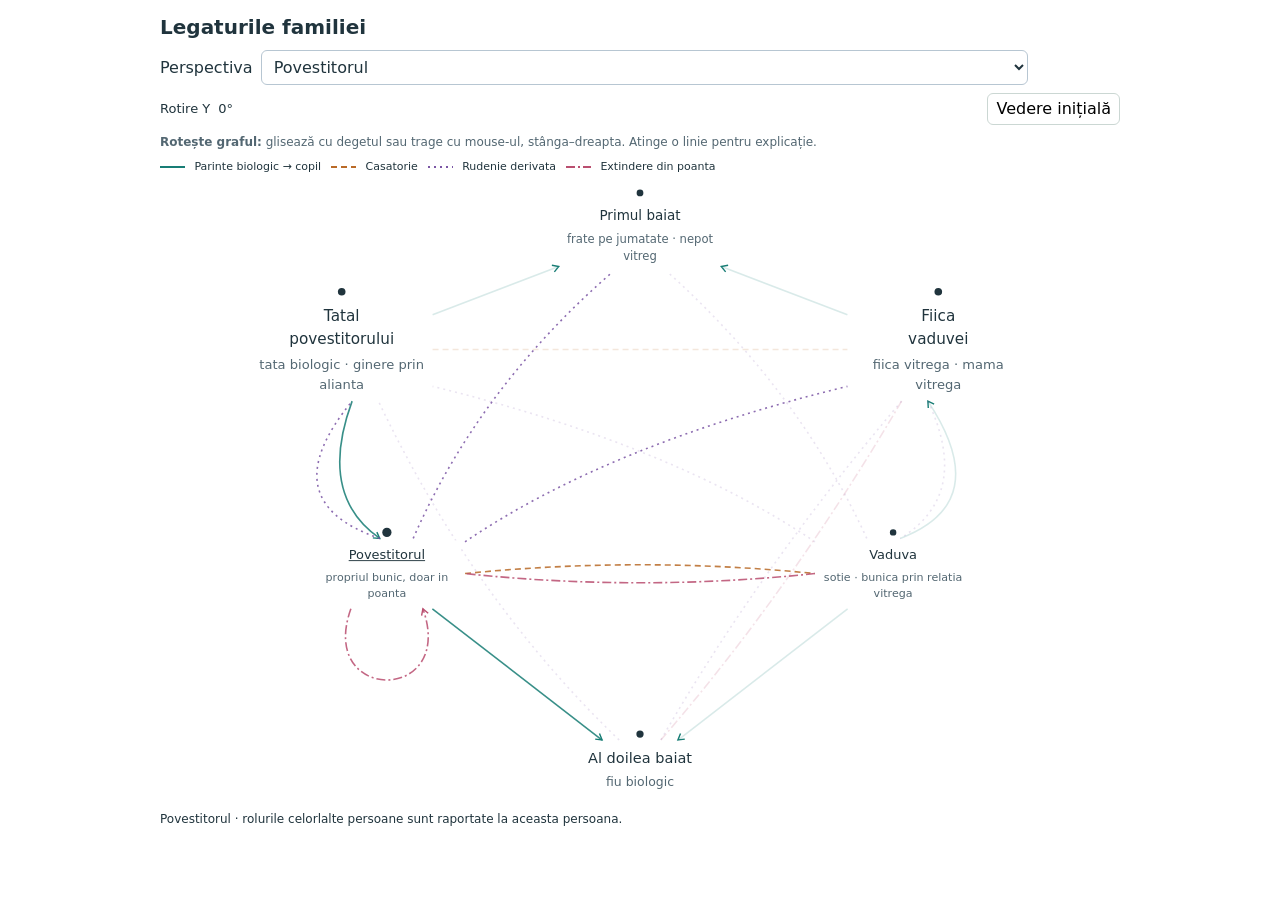
==== commit 8d27a840: "Keep spatial labels readable when projected points align" ====
--- a/family-relations-standalone.html
+++ b/family-relations-standalone.html
@@ -270,6 +270,27 @@
         const size=measuredNodes.get(id),scale=space.nodes[id].scale,r={width:size.width*scale,height:size.height*scale},cx=centers[id][0],cy=centers[id][1];
         rectangles[id]={x:cx-r.width/2,y:cy-r.height/2,width:r.width,height:r.height,cx,cy};
       }
+      // Separate labels in screen space; their spatial points remain unchanged.
+      const labelIds=Object.keys(rectangles);
+      for(let pass=0;pass<12;pass++){
+        let changed=false;
+        for(let i=0;i<labelIds.length;i++)for(let j=i+1;j<labelIds.length;j++){
+          const a=rectangles[labelIds[i]],b=rectangles[labelIds[j]];
+          const overlapX=(a.width+b.width)/2+8-Math.abs(a.cx-b.cx);
+          const overlapY=(a.height+b.height)/2+8-Math.abs(a.cy-b.cy);
+          if(overlapX>0&&overlapY>0){
+            const direction=a.cy<=b.cy?-1:1,shift=overlapY/2+.1;
+            a.cy=Math.max(a.height/2+5,Math.min(height-a.height/2-5,a.cy+direction*shift));
+            b.cy=Math.max(b.height/2+5,Math.min(height-b.height/2-5,b.cy-direction*shift));
+            changed=true;
+          }
+        }
+        if(!changed)break;
+      }
+      for(const [id,rect] of Object.entries(rectangles)){
+        rect.x=rect.cx-rect.width/2;rect.y=rect.cy-rect.height/2;
+        persons.get(id).style.transform='translate3d('+rect.cx+'px,'+rect.cy+'px,0) translate(-50%,-50%) scale('+space.nodes[id].scale+')';
+      }
       const pairCounts=new Map();
       for(const group of groups.values()){
         const pair=[group.from,group.to].sort().join('|');
@@ -318,9 +339,11 @@
       }
       for(const [id,rect] of Object.entries(rectangles)){
         let nodes=renderedNodes.get(id);
-        if(!nodes){nodes={box:element('rect',{fill:'var(--background)'}),dot:element('circle',{fill:'var(--foreground)'})};backgrounds.append(nodes.box,nodes.dot);renderedNodes.set(id,nodes);}
+        if(!nodes){nodes={leader:element('path',{fill:'none',stroke:'#aebfba','stroke-width':1}),box:element('rect',{fill:'var(--background)'}),dot:element('circle',{fill:'var(--foreground)'})};backgrounds.append(nodes.leader,nodes.box,nodes.dot);renderedNodes.set(id,nodes);}
         for(const [key,value] of Object.entries({x:rect.x-3,y:rect.y-5,width:rect.width+6,height:rect.height+10}))nodes.box.setAttribute(key,value);
-        for(const [key,value] of Object.entries({cx:rect.cx,cy:rect.y-13,r:focused===id?5:3.5}))nodes.dot.setAttribute(key,value);
+        const point=space.nodes[id],dotY=point.y-rect.height/2-13;
+        nodes.leader.setAttribute('d',Math.abs(rect.cy-point.y)>2?'M '+point.x+' '+dotY+' L '+rect.cx+' '+(rect.y-3):'');
+        for(const [key,value] of Object.entries({cx:point.x,cy:dotY,r:(focused===id?5:3.5)*point.scale}))nodes.dot.setAttribute(key,value);
       }
       if(!activeEdge)detail.textContent=focused?names[focused]+' · rolurile celorlalte persoane sunt raportate la aceasta persoana.':'6 persoane · 6 legaturi biologice · 2 casatorii · relatii derivate';
     }
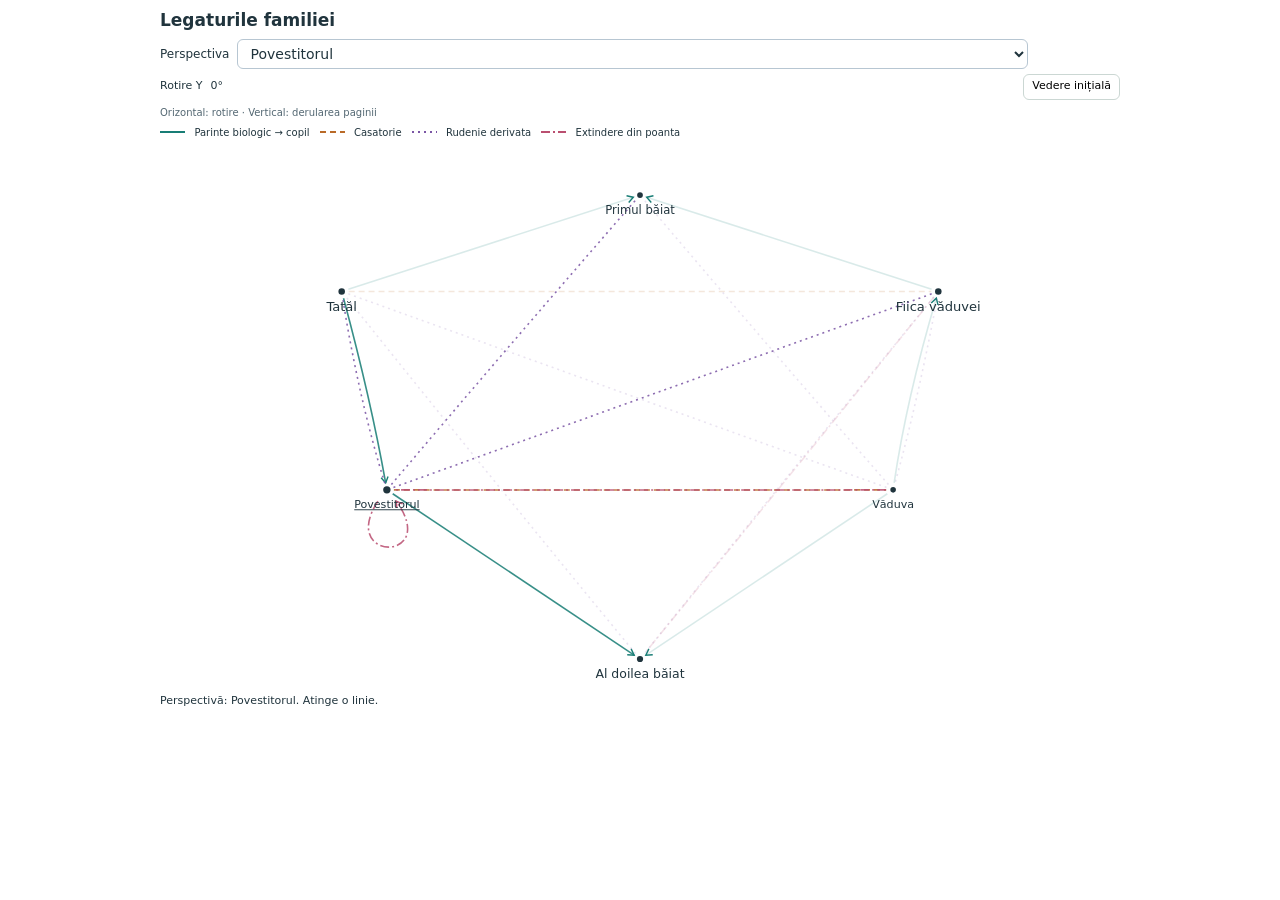
==== commit d9a0a280: "Fix mobile scroll gestures, detach spatial edges from labels and compact graph UI" ====
--- a/family-relations-standalone.html
+++ b/family-relations-standalone.html
@@ -4,14 +4,14 @@
 <meta charset="utf-8">
 <meta name="viewport" content="width=device-width, initial-scale=1">
 <title>Legaturile familiei</title>
-<script src="assets/js/family-space.js?v=volume-6"></script>
+<script src="assets/js/family-space.js?v=mobile-7"></script>
 <style>
 :root{--font-size-base:16px;--background:#fff;--foreground:#20343d;--muted-foreground:#536772;--viz-series-1:#187d75;--viz-series-2:#b96a28;--viz-series-3:#7b56a5;--viz-series-4:#ba4f70;color-scheme:light}
 *{box-sizing:border-box}body{margin:0;padding:24px 16px;font:16px/1.5 system-ui,-apple-system,"Segoe UI",sans-serif;background:var(--background);color:var(--foreground)}main{max-width:960px;margin:auto}h2{margin:0;font-size:24px}.form-label{display:grid;gap:6px;max-width:280px}.form-select{padding:8px 10px;font:inherit;color:inherit;background:#fff;border:1px solid #b7c6d2;border-radius:6px;max-width:100%}.text-small{font-size:13px}.cursor-interaction{cursor:pointer}.family-person{font-size:14px}.person-roles{font-size:12px}.edge-detail{padding:8px 0}a:focus-visible{outline:2px solid #187d75;outline-offset:3px}
 @media(max-width:480px){body{padding:16px 12px}.family-person{font-size:13px}.person-roles{font-size:11px}}
 body{padding:12px}h2{font-size:20px}#family-relations-20261124{gap:8px!important}#family-relations-20261124 .family-controls{padding-right:0} .form-label{display:flex;align-items:center;gap:8px;max-width:none}.form-select{flex:1;min-width:0;padding:6px 8px}.rotation-controls{flex-wrap:nowrap!important;gap:6px!important}.rotation-controls button{font:inherit;border:1px solid #cbd7d3;border-radius:6px;background:white;min-height:32px;padding:3px 8px}.rotation-controls label{font-size:13px;min-width:0!important;white-space:nowrap}.rotation-controls input{display:none}.rotation-controls #original-mode,.rotation-controls #original-left,.rotation-controls #original-right{display:none}.rotation-hint{font-size:12px!important;color:#536772}.family-legend{font-size:11px;gap:3px 10px!important}.edge-detail{font-size:12px;max-height:54px;overflow:auto}#family-relations-20261124 .legend-item svg{width:20px}.family-plot{overscroll-behavior:contain}
 </style>
-</head><body><main>
+<style>body{padding:8px 10px}h2{font-size:17px}#family-relations-20261124{gap:5px!important}#family-relations-20261124 .person-roles{display:none!important}#family-relations-20261124 .family-person{font-size:12px;line-height:1.2;background:transparent;white-space:nowrap}#family-relations-20261124 .person-name{background:transparent;font-weight:600}.form-label{font-size:12px}.form-select{font-size:14px;padding:5px 8px}.rotation-controls button{font-size:11px;min-height:26px}.rotation-controls label{font-size:11px}.family-legend{font-size:10px}.rotation-hint{font-size:10px!important;white-space:nowrap}.edge-detail{font-size:11px;padding:3px 0;min-height:20px!important;max-height:none;overflow:visible}.family-plot{overscroll-behavior:auto}#family-relations-20261124 .legend-item svg{width:16px}</style></head><body><main>
 <div id="family-relations-20261124">
   <style>
     #family-relations-20261124 { display: grid; gap: calc(var(--font-size-base) * .75); }
@@ -54,7 +54,7 @@
     <button type="button" id="original-right" aria-label="Rotește la dreapta">+15°</button>
     <button type="button" id="original-reset">Vedere inițială</button>
   </div>
-  <p class="text-small rotation-hint" style="margin:0"><strong>Rotește graful:</strong> glisează cu degetul sau trage cu mouse-ul, stânga–dreapta. Atinge o linie pentru explicație.</p>
+  <p class="text-small rotation-hint" style="margin:0">Orizontal: rotire · Vertical: derularea paginii</p>
   <div class="family-legend text-small" aria-label="Tipuri de legaturi">
     <span class="legend-item"><svg aria-hidden="true"><line x1="0" y1="6" x2="25" y2="6" stroke="var(--viz-series-1)" stroke-width="2"/></svg>Parinte biologic → copil</span>
     <span class="legend-item"><svg aria-hidden="true"><line x1="0" y1="6" x2="25" y2="6" stroke="var(--viz-series-2)" stroke-width="2" stroke-dasharray="6 4"/></svg>Casatorie</span>
@@ -134,7 +134,7 @@
     let rotation = 0, use3d = true, gesture = null, dragged = false;
     const angleControl = root.querySelector('#original-angle');
     const modeControl = root.querySelector('#original-mode');
-    plot.style.touchAction = 'none';
+    plot.style.touchAction = 'pan-y';
     plot.style.userSelect = 'none';
     plot.style.webkitUserSelect = 'none';
     plot.style.cursor = 'grab';
@@ -188,26 +188,26 @@
     let touchGesture = null;
     plot.addEventListener('touchstart', event => {
       if (!use3d || event.touches.length !== 1) return;
-      event.preventDefault();
       const touch=event.touches[0];
-      touchGesture={x:touch.clientX,angle:rotation,moved:false,link:event.target.closest('a')};
+      touchGesture={x:touch.clientX,y:touch.clientY,angle:rotation,moved:false};
       dragged=false;
     }, {passive:false});
     plot.addEventListener('touchmove', event => {
       if (!touchGesture || event.touches.length !== 1) return;
-      event.preventDefault();
       const dx=event.touches[0].clientX-touchGesture.x;
-      if (Math.abs(dx)>3) touchGesture.moved=true;
-      if (touchGesture.moved) { dragged=true; rotate(touchGesture.angle+dx*.65); }
+      const dy=event.touches[0].clientY-touchGesture.y;
+      if(!touchGesture.moved){
+        if(Math.max(Math.abs(dx),Math.abs(dy))<6)return;
+        if(Math.abs(dy)>=Math.abs(dx)){touchGesture=null;return;}
+        touchGesture.moved=true;
+      }
+      if(event.cancelable)event.preventDefault();
+      dragged=true; rotate(touchGesture.angle+dx*.65);
     }, {passive:false});
     plot.addEventListener('touchend', event => {
       if (!touchGesture) return;
-      event.preventDefault();
       const finished=touchGesture; touchGesture=null;
-      if (!finished.moved && finished.link) {
-        dragged=false;
-        finished.link.dispatchEvent(new MouseEvent('click',{bubbles:true,cancelable:true}));
-      }
+      if(finished.moved&&event.cancelable)event.preventDefault();
       setTimeout(() => { dragged=false; },0);
     }, {passive:false});
     plot.addEventListener('touchcancel', () => { touchGesture=null; dragged=false; });
@@ -240,19 +240,20 @@
       rotationOnly = rotationOnly === true && measuredNodes.size === persons.size;
       const width = Math.max(300,plot.clientWidth);
       const narrow = width < 480;
-      const height = Math.max(340, Math.min(610, window.innerHeight - 225));
+      const height = Math.max(300, Math.min(540, window.innerHeight - 175));
       const space=FamilySpace.scene(width,height,rotation,use3d);
       const centers=Object.fromEntries(Object.entries(space.nodes).map(([id,p])=>[id,[p.x,p.y]]));
       plot.style.height=height+'px';
       svg.setAttribute('viewBox','0 0 '+width+' '+height);
-      const nodeWidth=narrow?116:Math.min(154,width*.24);
+      const shortNames={father:'Tatăl',daughter:'Fiica văduvei',narrator:'Povestitorul',widow:'Văduva',boy1:'Primul băiat',boy2:'Al doilea băiat'};
       for (const [id,el] of persons) {
         el.style.left='0';el.style.top='0';
         const point=space.nodes[id];
         el.style.transform='translate3d('+point.x+'px,'+point.y+'px,0) translate(-50%,-50%) scale('+point.scale+')';
         el.style.zIndex=String(Math.round(1000-point.z));
         if (rotationOnly) continue;
-        el.style.width=nodeWidth+'px';
+        el.style.width='max-content';
+        el.querySelector('.person-name').textContent=shortNames[id];
         const roles=[];
         if(focused) for(const fact of facts) {
           if(fact.from===fact.to&&fact.from===focused&&id===focused)roles.push(fact.role);
@@ -267,7 +268,7 @@
         if (!rotationOnly) {
           measuredNodes.set(id,{width:el.offsetWidth,height:el.offsetHeight});
         }
-        const size=measuredNodes.get(id),scale=space.nodes[id].scale,r={width:size.width*scale,height:size.height*scale},cx=centers[id][0],cy=centers[id][1];
+        const size=measuredNodes.get(id),scale=space.nodes[id].scale,r={width:size.width*scale,height:size.height*scale},cx=centers[id][0],cy=centers[id][1]+15;
         rectangles[id]={x:cx-r.width/2,y:cy-r.height/2,width:r.width,height:r.height,cx,cy};
       }
       // Separate labels in screen space; their spatial points remain unchanged.
@@ -297,26 +298,18 @@
         if(!pairCounts.has(pair))pairCounts.set(pair,[]);pairCounts.get(pair).push(group.id);
       }
       for(const group of groups.values()){
-        const a=rectangles[group.from],b=rectangles[group.to],kind=kinds[group.kind];
+        const kind=kinds[group.kind];
         const siblings=pairCounts.get([group.from,group.to].sort().join('|'));
-        let d;
-        if(group.from===group.to){
-          const y=a.y+a.height+7, spread=Math.min(36,a.width/3);
-          d='M '+(a.cx-spread)+' '+y+' C '+(a.cx-70)+' '+(y+95)+' '+(a.cx+70)+' '+(y+95)+' '+(a.cx+spread)+' '+y;
-        }else{
-          const start=anchor(a,b),end=anchor(b,a),dx=end.x-start.x,dy=end.y-start.y,len=Math.max(1,Math.hypot(dx,dy));
+        let bend=0;
+        if(group.from!==group.to){
           const order=siblings.indexOf(group.id)-(siblings.length-1)/2;
-          let bend=order*24*(group.from<group.to?1:-1);
+          bend=order*24*(group.from<group.to?1:-1);
           const pair=[group.from,group.to].sort().join('|');
           if(pair==='father|narrator')bend+=group.from==='father'?50:-50;
           if(pair==='daughter|widow')bend+=group.from==='widow'?50:-50;
           if(group.kind==='derived'&&siblings.length===1)bend+=((group.from.charCodeAt(0)+group.to.charCodeAt(0))%2?1:-1)*24;
-          const nx=-dy/len*bend,ny=dx/len*bend;
-          const wa=space.world[group.from],wb=space.world[group.to];
-          const control=space.project({x:(wa.x+wb.x)/2,y:(wa.y+wb.y)/2,z:(wa.z+wb.z)/2+bend});
-          const mx=control.x-(a.cx+b.cx)/2,my=control.y-(a.cy+b.cy)/2;
-          d='M '+start.x+' '+start.y+' C '+(start.x+dx/3+nx+mx)+' '+(start.y+dy/3+ny+my)+' '+(start.x+dx*2/3+nx+mx)+' '+(start.y+dy*2/3+ny+my)+' '+end.x+' '+end.y;
-        }
+        }
+        const d=FamilySpace.edge(space,group.from,group.to,bend);
         const related=!focused||group.from===focused||group.to===focused;
         const selected=activeEdge===group.id;
         const existing=renderedLinks.get(group.id);
@@ -339,13 +332,12 @@
       }
       for(const [id,rect] of Object.entries(rectangles)){
         let nodes=renderedNodes.get(id);
-        if(!nodes){nodes={leader:element('path',{fill:'none',stroke:'#aebfba','stroke-width':1}),box:element('rect',{fill:'var(--background)'}),dot:element('circle',{fill:'var(--foreground)'})};backgrounds.append(nodes.leader,nodes.box,nodes.dot);renderedNodes.set(id,nodes);}
-        for(const [key,value] of Object.entries({x:rect.x-3,y:rect.y-5,width:rect.width+6,height:rect.height+10}))nodes.box.setAttribute(key,value);
-        const point=space.nodes[id],dotY=point.y-rect.height/2-13;
-        nodes.leader.setAttribute('d',Math.abs(rect.cy-point.y)>2?'M '+point.x+' '+dotY+' L '+rect.cx+' '+(rect.y-3):'');
-        for(const [key,value] of Object.entries({cx:point.x,cy:dotY,r:(focused===id?5:3.5)*point.scale}))nodes.dot.setAttribute(key,value);
-      }
-      if(!activeEdge)detail.textContent=focused?names[focused]+' · rolurile celorlalte persoane sunt raportate la aceasta persoana.':'6 persoane · 6 legaturi biologice · 2 casatorii · relatii derivate';
+        if(!nodes){nodes={leader:element('path',{fill:'none',stroke:'#aebfba','stroke-width':1}),dot:element('circle',{fill:'var(--foreground)'})};backgrounds.append(nodes.leader,nodes.dot);renderedNodes.set(id,nodes);}
+        const point=space.nodes[id];
+        nodes.leader.setAttribute('d',Math.abs(rect.cy-point.y-15)>3?'M '+point.x+' '+point.y+' L '+rect.cx+' '+rect.y:'');
+        for(const [key,value] of Object.entries({cx:point.x,cy:point.y,r:(focused===id?4:3)*point.scale}))nodes.dot.setAttribute(key,value);
+      }
+      if(!activeEdge)detail.textContent=focused?'Perspectivă: '+names[focused]+'. Atinge o linie.':'Atinge o linie pentru explicație.';
     }
     select.addEventListener('change',()=>{focused=select.value;activeEdge='';draw();save();});
     window.addEventListener('openai:set_globals',event=>{
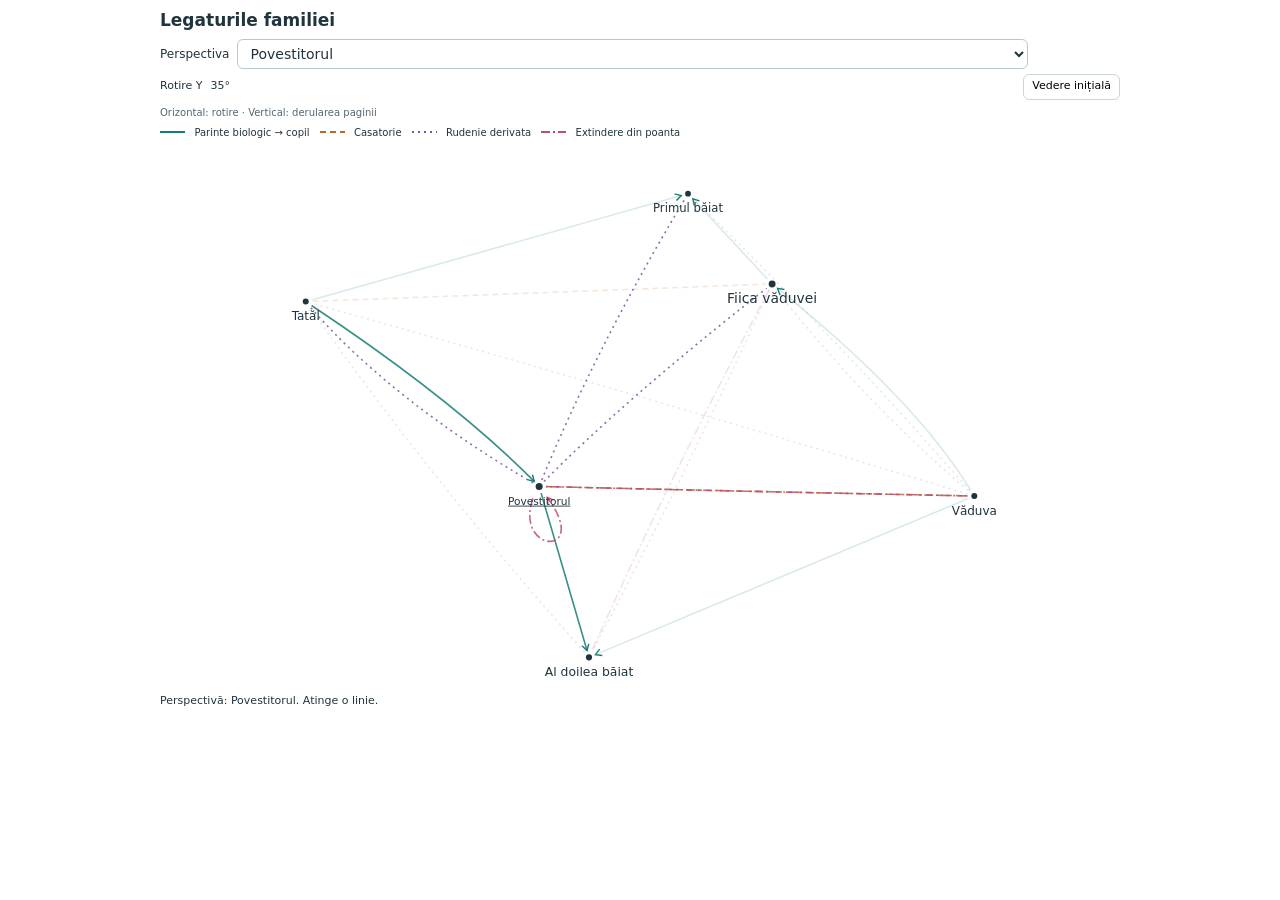
==== commit 64cd3905: "Set family graph default and reset rotation to 35 degrees" ====
--- a/family-relations-standalone.html
+++ b/family-relations-standalone.html
@@ -50,7 +50,7 @@
   <div class="rotation-controls" style="display:flex;flex-wrap:wrap;align-items:center;gap:10px">
     <button type="button" id="original-mode" aria-pressed="true">3D activ</button>
     <button type="button" id="original-left" aria-label="Rotește la stânga">−15°</button>
-    <label style="display:flex;align-items:center;gap:8px;flex:1;min-width:160px">Rotire Y <input id="original-angle" type="range" min="-180" max="180" value="0" style="width:100%;min-width:60px;accent-color:#187d75"><output id="original-degrees" style="min-width:42px">0°</output></label>
+    <label style="display:flex;align-items:center;gap:8px;flex:1;min-width:160px">Rotire Y <input id="original-angle" type="range" min="-180" max="180" value="35" style="width:100%;min-width:60px;accent-color:#187d75"><output id="original-degrees" style="min-width:42px">35°</output></label>
     <button type="button" id="original-right" aria-label="Rotește la dreapta">+15°</button>
     <button type="button" id="original-reset">Vedere inițială</button>
   </div>
@@ -131,7 +131,7 @@
     });
     const persons = new Map([...root.querySelectorAll('[data-person]')].map(el => [el.dataset.person,el]));
     let focused = 'narrator', activeEdge = '';
-    let rotation = 0, use3d = true, gesture = null, dragged = false;
+    let rotation = 35, use3d = true, gesture = null, dragged = false;
     const angleControl = root.querySelector('#original-angle');
     const modeControl = root.querySelector('#original-mode');
     plot.style.touchAction = 'pan-y';
@@ -154,7 +154,7 @@
     angleControl.addEventListener('input', () => rotate(Number(angleControl.value)));
     root.querySelector('#original-left').addEventListener('click', () => rotate(rotation - 15));
     root.querySelector('#original-right').addEventListener('click', () => rotate(rotation + 15));
-    root.querySelector('#original-reset').addEventListener('click', () => rotate(0));
+    root.querySelector('#original-reset').addEventListener('click', () => rotate(35));
     modeControl.addEventListener('click', () => {
       use3d = !use3d;
       modeControl.textContent = use3d ? '3D activ' : '2D activ';
@@ -240,7 +240,7 @@
       rotationOnly = rotationOnly === true && measuredNodes.size === persons.size;
       const width = Math.max(300,plot.clientWidth);
       const narrow = width < 480;
-      const height = Math.max(300, Math.min(540, window.innerHeight - 175));
+      const height = Math.max(240, Math.min(540, window.innerHeight - 205));
       const space=FamilySpace.scene(width,height,rotation,use3d);
       const centers=Object.fromEntries(Object.entries(space.nodes).map(([id,p])=>[id,[p.x,p.y]]));
       plot.style.height=height+'px';
